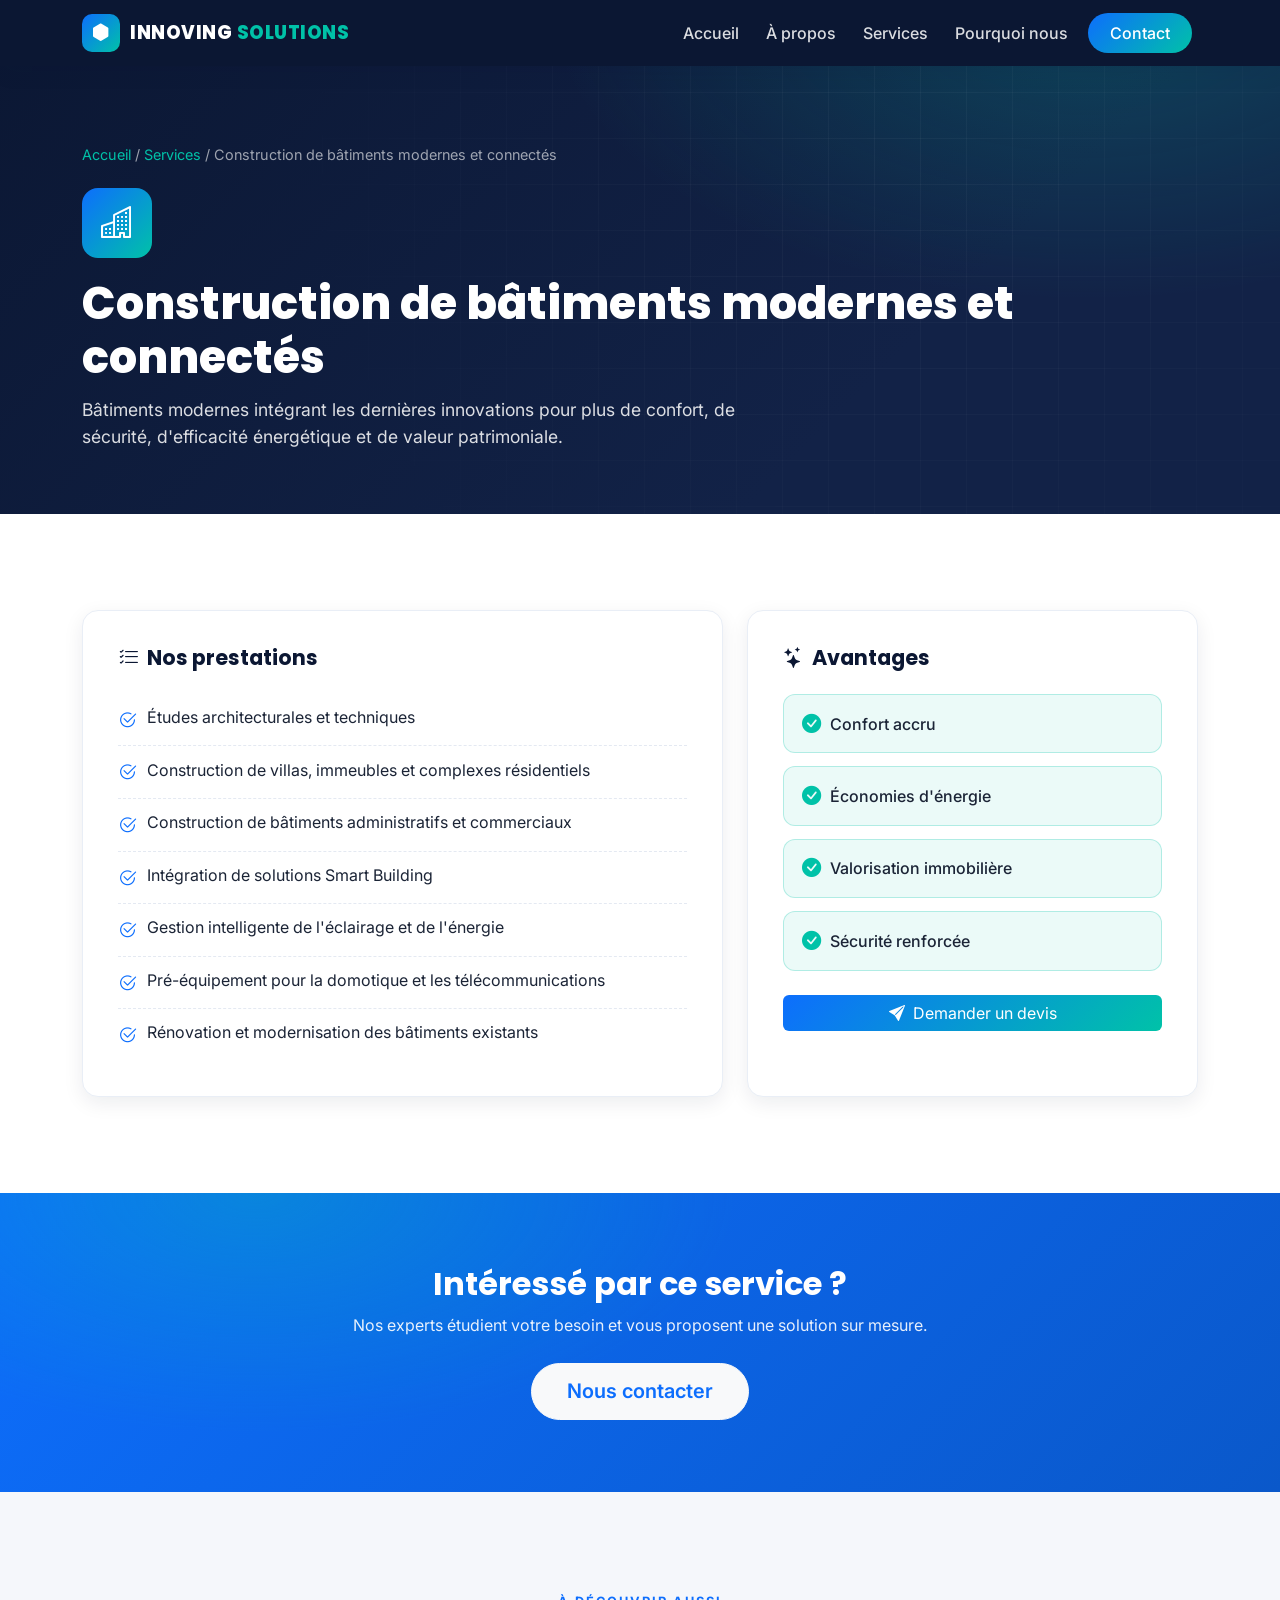
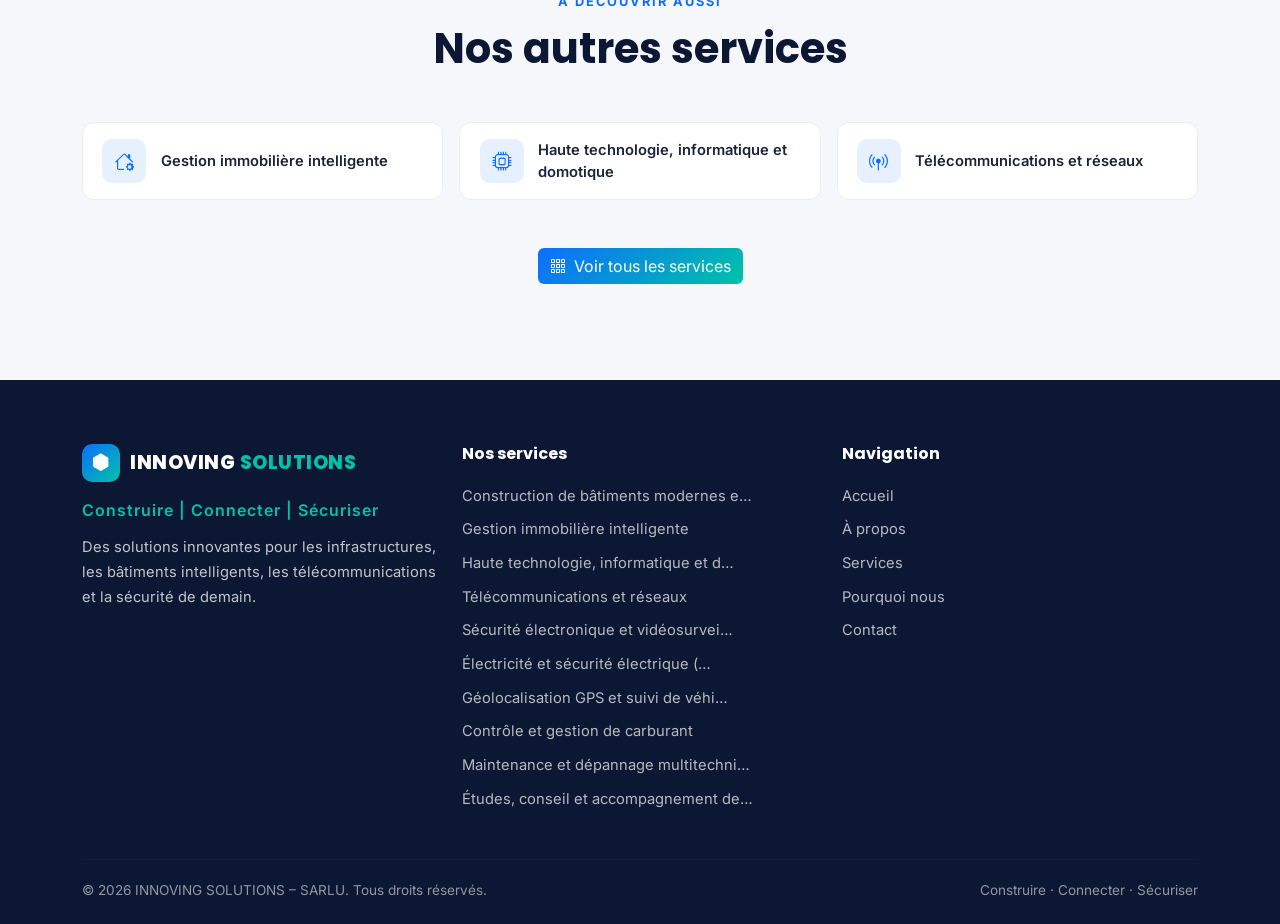
==== services/construction-batiments-connectes.html @ 778bfd5d "Site vitrine INNOVING SOLUTIONS : accueil + 10 pages de services - Page d'accueil responsive (Bootst" ====
<!DOCTYPE html>
<html lang="fr">
<head>
  <meta charset="UTF-8">
  <meta name="viewport" content="width=device-width, initial-scale=1.0">
  <meta name="description" content="Bâtiments modernes intégrant les dernières innovations pour plus de confort, de sécurité, d'efficacité énergétique et de valeur patrimoniale.">
  <title>Construction de bâtiments modernes et connectés – INNOVING SOLUTIONS</title>
  <link href="https://cdn.jsdelivr.net/npm/bootstrap@5.3.3/dist/css/bootstrap.min.css" rel="stylesheet">
  <link rel="stylesheet" href="https://cdn.jsdelivr.net/npm/bootstrap-icons@1.11.3/font/bootstrap-icons.css">
  <link rel="preconnect" href="https://fonts.googleapis.com">
  <link href="https://fonts.googleapis.com/css2?family=Poppins:wght@400;500;600;700;800&family=Inter:wght@400;500;600&display=swap" rel="stylesheet">
  <link rel="stylesheet" href="../css/style.css">
</head>
<body>

  <nav id="mainNav" class="navbar navbar-expand-lg navbar-dark fixed-top scrolled">
    <div class="container">
      <a class="navbar-brand d-flex align-items-center" href="../index.html">
        <span class="brand-logo"><i class="bi bi-hexagon-fill"></i></span>
        <span class="brand-text">INNOVING<span class="brand-accent"> SOLUTIONS</span></span>
      </a>
      <button class="navbar-toggler" type="button" data-bs-toggle="collapse" data-bs-target="#navContent" aria-controls="navContent" aria-expanded="false" aria-label="Menu">
        <span class="navbar-toggler-icon"></span>
      </button>
      <div class="collapse navbar-collapse" id="navContent">
        <ul class="navbar-nav ms-auto mb-2 mb-lg-0">
          <li class="nav-item"><a class="nav-link" href="../index.html#accueil">Accueil</a></li>
          <li class="nav-item"><a class="nav-link" href="../index.html#apropos">À propos</a></li>
          <li class="nav-item"><a class="nav-link" href="../index.html#services">Services</a></li>
          <li class="nav-item"><a class="nav-link" href="../index.html#pourquoi">Pourquoi nous</a></li>
          <li class="nav-item"><a class="nav-link btn-contact" href="../index.html#contact">Contact</a></li>
        </ul>
      </div>
    </div>
  </nav>

  <!-- HERO DU SERVICE -->
  <header class="service-hero">
    <div class="container">
      <div class="breadcrumb-bar">
        <a href="../index.html">Accueil</a> <span>/</span>
        <a href="../index.html#services">Services</a> <span>/</span>
        <span>Construction de bâtiments modernes et connectés</span>
      </div>
      <div class="s-icon"><i class="bi bi-buildings"></i></div>
      <h1>Construction de bâtiments modernes et connectés</h1>
      <p>Bâtiments modernes intégrant les dernières innovations pour plus de confort, de sécurité, d'efficacité énergétique et de valeur patrimoniale.</p>
    </div>
  </header>

  <!-- DÉTAIL -->
  <section class="section">
    <div class="container">
      <div class="row g-4">
        <div class="col-lg-7" data-reveal>
          <div class="detail-card">
            <h2><i class="bi bi-list-check me-2"></i>Nos prestations</h2>
            <ul class="detail-presta">
          <li><i class="bi bi-check2-circle"></i><span>Études architecturales et techniques</span></li>
          <li><i class="bi bi-check2-circle"></i><span>Construction de villas, immeubles et complexes résidentiels</span></li>
          <li><i class="bi bi-check2-circle"></i><span>Construction de bâtiments administratifs et commerciaux</span></li>
          <li><i class="bi bi-check2-circle"></i><span>Intégration de solutions Smart Building</span></li>
          <li><i class="bi bi-check2-circle"></i><span>Gestion intelligente de l'éclairage et de l'énergie</span></li>
          <li><i class="bi bi-check2-circle"></i><span>Pré-équipement pour la domotique et les télécommunications</span></li>
          <li><i class="bi bi-check2-circle"></i><span>Rénovation et modernisation des bâtiments existants</span></li>
            </ul>
          </div>
        </div>
        <div class="col-lg-5" data-reveal>
          <div class="detail-card">
            <h2><i class="bi bi-stars me-2"></i>Avantages</h2>
            <ul class="detail-adv">
          <li><i class="bi bi-check-circle-fill"></i><span>Confort accru</span></li>
          <li><i class="bi bi-check-circle-fill"></i><span>Économies d'énergie</span></li>
          <li><i class="bi bi-check-circle-fill"></i><span>Valorisation immobilière</span></li>
          <li><i class="bi bi-check-circle-fill"></i><span>Sécurité renforcée</span></li>
            </ul>
            <a href="../index.html#contact" class="btn btn-primary w-100 mt-4">
              <i class="bi bi-send-fill me-2"></i>Demander un devis
            </a>
          </div>
        </div>
      </div>
    </div>
  </section>

  <!-- CTA -->
  <section class="cta-band">
    <div class="container text-center" data-reveal>
      <h2>Intéressé par ce service ?</h2>
      <p>Nos experts étudient votre besoin et vous proposent une solution sur mesure.</p>
      <a href="../index.html#contact" class="btn btn-light btn-lg">Nous contacter</a>
    </div>
  </section>

  <!-- AUTRES SERVICES -->
  <section class="section section-alt">
    <div class="container">
      <div class="text-center mb-5" data-reveal>
        <span class="section-eyebrow">À découvrir aussi</span>
        <h2 class="section-title">Nos autres services</h2>
      </div>
      <div class="row g-3 justify-content-center">
        <div class="col-md-4" data-reveal>
          <a class="related-card" href="gestion-immobiliere-intelligente.html">
            <i class="bi bi-house-gear"></i>
            <span>Gestion immobilière intelligente</span>
          </a>
        </div>
        <div class="col-md-4" data-reveal>
          <a class="related-card" href="haute-technologie-informatique-domotique.html">
            <i class="bi bi-cpu"></i>
            <span>Haute technologie, informatique et domotique</span>
          </a>
        </div>
        <div class="col-md-4" data-reveal>
          <a class="related-card" href="telecommunications-reseaux.html">
            <i class="bi bi-broadcast-pin"></i>
            <span>Télécommunications et réseaux</span>
          </a>
        </div>
      </div>
      <div class="text-center mt-5" data-reveal>
        <a href="../index.html#services" class="btn btn-primary">
          <i class="bi bi-grid-3x3-gap me-2"></i>Voir tous les services
        </a>
      </div>
    </div>
  </section>


  <footer class="footer">
    <div class="container">
      <div class="row g-4">
        <div class="col-lg-4">
          <a class="navbar-brand d-flex align-items-center mb-3" href="../index.html">
            <span class="brand-logo"><i class="bi bi-hexagon-fill"></i></span>
            <span class="brand-text">INNOVING<span class="brand-accent"> SOLUTIONS</span></span>
          </a>
          <p class="footer-tagline">Construire | Connecter | Sécuriser</p>
          <p class="footer-text">Des solutions innovantes pour les infrastructures, les bâtiments intelligents, les télécommunications et la sécurité de demain.</p>
        </div>
        <div class="col-6 col-lg-4">
          <h4 class="footer-heading">Nos services</h4>
          <ul class="footer-links">
            <li><a href="construction-batiments-connectes.html">Construction de bâtiments modernes e…</a></li>
            <li><a href="gestion-immobiliere-intelligente.html">Gestion immobilière intelligente</a></li>
            <li><a href="haute-technologie-informatique-domotique.html">Haute technologie, informatique et d…</a></li>
            <li><a href="telecommunications-reseaux.html">Télécommunications et réseaux</a></li>
            <li><a href="securite-electronique-videosurveillance.html">Sécurité électronique et vidéosurvei…</a></li>
            <li><a href="electricite-securite-electrique.html">Électricité et sécurité électrique (…</a></li>
            <li><a href="geolocalisation-gps-suivi-vehicules.html">Géolocalisation GPS et suivi de véhi…</a></li>
            <li><a href="controle-gestion-carburant.html">Contrôle et gestion de carburant</a></li>
            <li><a href="maintenance-depannage-multitechnique.html">Maintenance et dépannage multitechni…</a></li>
            <li><a href="etudes-conseil-accompagnement-projets.html">Études, conseil et accompagnement de…</a></li>
          </ul>
        </div>
        <div class="col-6 col-lg-4">
          <h4 class="footer-heading">Navigation</h4>
          <ul class="footer-links">
            <li><a href="../index.html#accueil">Accueil</a></li>
            <li><a href="../index.html#apropos">À propos</a></li>
            <li><a href="../index.html#services">Services</a></li>
            <li><a href="../index.html#pourquoi">Pourquoi nous</a></li>
            <li><a href="../index.html#contact">Contact</a></li>
          </ul>
        </div>
      </div>
      <hr class="footer-divider">
      <div class="footer-bottom">
        <span>© 2026 INNOVING SOLUTIONS – SARLU. Tous droits réservés.</span>
        <span>Construire · Connecter · Sécuriser</span>
      </div>
    </div>
  </footer>

  <button id="backToTop" class="back-to-top" aria-label="Retour en haut"><i class="bi bi-arrow-up"></i></button>

  <script src="https://cdn.jsdelivr.net/npm/bootstrap@5.3.3/dist/js/bootstrap.bundle.min.js"></script>
  <script>
    // Apparition au scroll + bouton retour haut (autonome)
    document.addEventListener("DOMContentLoaded", () => {
      const els = document.querySelectorAll("[data-reveal]");
      if ("IntersectionObserver" in window) {
        const obs = new IntersectionObserver((entries) => {
          entries.forEach(e => { if (e.isIntersecting) { e.target.classList.add("revealed"); obs.unobserve(e.target); } });
        }, { threshold: 0.12 });
        els.forEach(el => obs.observe(el));
      } else { els.forEach(el => el.classList.add("revealed")); }

      const btn = document.getElementById("backToTop");
      window.addEventListener("scroll", () => btn.classList.toggle("show", window.scrollY > 400));
      btn.addEventListener("click", () => window.scrollTo({ top: 0, behavior: "smooth" }));

      const collapseEl = document.getElementById("navContent");
      document.querySelectorAll("#navContent .nav-link").forEach(link => {
        link.addEventListener("click", () => {
          const inst = bootstrap.Collapse.getInstance(collapseEl);
          if (inst && window.innerWidth < 992) inst.hide();
        });
      });
    });
  </script>
</body>
</html>
---- css/style.css ----
/* ===========================================================
   INNOVING SOLUTIONS – Feuille de style
   =========================================================== */
:root {
  --primary: #0d6efd;
  --primary-dark: #0a58ca;
  --accent: #00c2a8;
  --navy: #0b1733;
  --navy-2: #122247;
  --ink: #1b2436;
  --muted: #5b6678;
  --light: #f5f7fb;
  --white: #ffffff;
  --radius: 16px;
  --shadow-sm: 0 6px 20px rgba(11, 23, 51, .08);
  --shadow-md: 0 18px 45px rgba(11, 23, 51, .14);
  --grad: linear-gradient(135deg, var(--primary) 0%, var(--accent) 100%);
}

* { scroll-behavior: smooth; }

body {
  font-family: 'Inter', system-ui, sans-serif;
  color: var(--ink);
  background: var(--white);
  overflow-x: hidden;
}

h1, h2, h3, h4, .navbar-brand { font-family: 'Poppins', sans-serif; }

a { text-decoration: none; }

/* ===== NAVBAR ===== */
#mainNav {
  background: transparent;
  transition: background .35s ease, padding .35s ease, box-shadow .35s ease;
  padding: 1.1rem 0;
}
#mainNav.scrolled {
  background: var(--navy);
  padding: .55rem 0;
  box-shadow: var(--shadow-sm);
}
.brand-logo {
  display: inline-grid;
  place-items: center;
  width: 38px; height: 38px;
  margin-right: 10px;
  border-radius: 10px;
  background: var(--grad);
  color: #fff;
  font-size: 1.1rem;
}
.brand-text { font-weight: 800; letter-spacing: .5px; color: #fff; font-size: 1.15rem; }
.brand-accent { color: var(--accent); }
#mainNav .nav-link {
  color: rgba(255,255,255,.85);
  font-weight: 500;
  margin: 0 .35rem;
  position: relative;
  transition: color .25s;
}
#mainNav .nav-link::after {
  content: ""; position: absolute; left: 0; bottom: -2px;
  width: 0; height: 2px; background: var(--accent); transition: width .3s;
}
#mainNav .nav-link:hover::after,
#mainNav .nav-link.active::after { width: 100%; }
#mainNav .nav-link:hover,
#mainNav .nav-link.active { color: #fff; }
.btn-contact {
  background: var(--grad);
  border-radius: 50px;
  padding: .5rem 1.4rem !important;
  color: #fff !important;
}
.btn-contact::after { display: none; }

/* ===== HERO ===== */
.hero {
  position: relative;
  min-height: 100vh;
  display: flex;
  align-items: center;
  background:
    radial-gradient(1200px 600px at 80% 10%, rgba(0,194,168,.25), transparent 60%),
    linear-gradient(135deg, var(--navy) 0%, var(--navy-2) 60%, #0a2a4d 100%);
  color: #fff;
  overflow: hidden;
}
.hero::before {
  content: "";
  position: absolute; inset: 0;
  background-image:
    linear-gradient(rgba(255,255,255,.04) 1px, transparent 1px),
    linear-gradient(90deg, rgba(255,255,255,.04) 1px, transparent 1px);
  background-size: 48px 48px;
  mask-image: radial-gradient(circle at 50% 40%, #000 0%, transparent 75%);
}
.hero-content { position: relative; z-index: 2; padding: 7rem 0 5rem; }
.hero-badge {
  display: inline-block;
  background: rgba(0,194,168,.15);
  border: 1px solid rgba(0,194,168,.4);
  color: var(--accent);
  padding: .4rem 1rem;
  border-radius: 50px;
  font-size: .85rem;
  font-weight: 600;
  letter-spacing: .5px;
  margin-bottom: 1.5rem;
}
.hero-title {
  font-size: clamp(2.2rem, 5.5vw, 4.2rem);
  font-weight: 800;
  line-height: 1.1;
  margin-bottom: 1.2rem;
}
.hero-title .dot { color: var(--accent); }
.hero-lead {
  font-size: clamp(1rem, 2vw, 1.3rem);
  color: rgba(255,255,255,.82);
  max-width: 620px;
  margin-bottom: 2.2rem;
}
.hero-actions .btn { margin: .3rem .6rem .3rem 0; border-radius: 50px; padding: .75rem 1.8rem; font-weight: 600; }
.btn-primary { background: var(--grad); border: none; }
.btn-primary:hover { background: var(--primary-dark); transform: translateY(-2px); }
.scroll-hint {
  position: absolute; bottom: 28px; left: 50%; transform: translateX(-50%);
  color: rgba(255,255,255,.7); font-size: 1.6rem; z-index: 2;
  animation: bounce 2s infinite;
}
@keyframes bounce { 0%,100%{transform:translate(-50%,0)} 50%{transform:translate(-50%,10px)} }

/* ===== STATS ===== */
.stats-section {
  background: var(--navy);
  padding: 3rem 0;
  color: #fff;
}
.stat-num {
  font-family: 'Poppins', sans-serif;
  font-size: clamp(2rem, 4vw, 3rem);
  font-weight: 800;
  background: var(--grad);
  -webkit-background-clip: text;
  background-clip: text;
  -webkit-text-fill-color: transparent;
}
.stat-label { color: rgba(255,255,255,.7); font-size: .95rem; }

/* ===== SECTIONS GÉNÉRIQUES ===== */
.section { padding: 6rem 0; }
.section-alt { background: var(--light); }
.section-eyebrow {
  display: inline-block;
  color: var(--primary);
  font-weight: 700;
  text-transform: uppercase;
  letter-spacing: 2px;
  font-size: .8rem;
  margin-bottom: .8rem;
}
.section-title {
  font-size: clamp(1.8rem, 3.5vw, 2.6rem);
  font-weight: 700;
  margin-bottom: 1.2rem;
  color: var(--navy);
}
.section-text { color: var(--muted); font-size: 1.05rem; line-height: 1.8; }

.check-list { list-style: none; padding: 0; margin: 1.5rem 0; }
.check-list li { margin-bottom: .7rem; color: var(--ink); font-weight: 500; }
.check-list i { color: var(--accent); margin-right: .5rem; }

/* ===== PILIERS ===== */
.pillars { display: grid; gap: 1.2rem; }
.pillar {
  background: var(--white);
  border: 1px solid #e9eef6;
  border-radius: var(--radius);
  padding: 1.6rem 1.8rem;
  box-shadow: var(--shadow-sm);
  display: flex;
  flex-direction: column;
  transition: transform .3s, box-shadow .3s;
}
.pillar:nth-child(2) { margin-left: 2rem; }
.pillar:hover { transform: translateY(-6px); box-shadow: var(--shadow-md); }
.pillar i {
  font-size: 1.8rem; color: #fff;
  width: 54px; height: 54px; border-radius: 12px;
  display: grid; place-items: center;
  background: var(--grad); margin-bottom: .9rem;
}
.pillar h3 { font-size: 1.2rem; font-weight: 700; color: var(--navy); margin-bottom: .3rem; }
.pillar p { color: var(--muted); margin: 0; }

/* ===== CARTES SERVICES ===== */
.service-card {
  background: var(--white);
  border: 1px solid #e9eef6;
  border-radius: var(--radius);
  padding: 2rem 1.6rem;
  height: 100%;
  box-shadow: var(--shadow-sm);
  cursor: pointer;
  transition: transform .3s, box-shadow .3s, border-color .3s;
  position: relative;
  overflow: hidden;
}
.service-card::before {
  content: ""; position: absolute; top: 0; left: 0;
  width: 100%; height: 4px; background: var(--grad);
  transform: scaleX(0); transform-origin: left; transition: transform .35s;
}
.service-card:hover { transform: translateY(-8px); box-shadow: var(--shadow-md); border-color: transparent; }
.service-card:hover::before { transform: scaleX(1); }
.service-icon {
  font-size: 1.7rem; color: var(--primary);
  width: 60px; height: 60px; border-radius: 14px;
  display: grid; place-items: center;
  background: rgba(13,110,253,.1);
  margin-bottom: 1.2rem;
  transition: background .3s, color .3s;
}
.service-card:hover .service-icon { background: var(--grad); color: #fff; }
.service-card h3 { font-size: 1.15rem; font-weight: 700; color: var(--navy); margin-bottom: .6rem; }
.service-card p { color: var(--muted); font-size: .95rem; margin-bottom: 1rem; }
.service-presta { list-style: none; padding: 0; margin: 0 0 1.2rem; }
.service-presta li {
  color: var(--ink); font-size: .9rem; padding: .28rem 0;
  border-bottom: 1px dashed #eef1f7; display: flex; align-items: flex-start; gap: .5rem;
}
.service-presta li:last-child { border-bottom: none; }
.service-presta i { color: var(--accent); margin-top: .15rem; }
.service-more {
  display: inline-flex; align-items: center; gap: .4rem;
  color: var(--primary); font-weight: 600; font-size: .92rem; margin-top: auto;
}
.service-more i { transition: transform .3s; }
.service-card:hover .service-more i { transform: translateX(4px); }
.service-card { display: flex; flex-direction: column; }

/* ===== MODAL ===== */
.modal-content { border: none; border-radius: var(--radius); overflow: hidden; }
.modal-hero {
  background: linear-gradient(135deg, var(--navy) 0%, var(--navy-2) 100%);
  color: #fff; padding: 2rem 2rem 1.6rem; position: relative;
}
.modal-hero .m-icon {
  font-size: 1.8rem; color: #fff;
  width: 58px; height: 58px; border-radius: 14px;
  display: grid; place-items: center; background: var(--grad); margin-bottom: 1rem;
}
.modal-hero h3 { font-weight: 700; margin: 0; }
.modal-hero .btn-close {
  position: absolute; top: 1.2rem; right: 1.2rem; filter: invert(1) grayscale(1) brightness(2);
}
.modal-body { padding: 1.8rem 2rem 2.2rem; }
.modal-body h5 { font-weight: 700; color: var(--navy); margin: 0 0 1rem; font-size: 1.05rem; }
.presta-list { list-style: none; padding: 0; margin: 0 0 1.8rem; }
.presta-list li { padding: .45rem 0; border-bottom: 1px dashed #e4e9f2; color: var(--ink); }
.presta-list li i { color: var(--primary); margin-right: .6rem; }
.adv-grid { display: grid; grid-template-columns: 1fr 1fr; gap: .7rem; }
.adv-grid .adv {
  background: rgba(0,194,168,.08);
  border: 1px solid rgba(0,194,168,.25);
  border-radius: 10px; padding: .7rem .9rem;
  color: var(--ink); font-weight: 500; font-size: .92rem;
}
.adv-grid .adv i { color: var(--accent); margin-right: .4rem; }

/* ===== POURQUOI ===== */
.why-card {
  background: var(--white);
  border: 1px solid #e9eef6;
  border-radius: var(--radius);
  padding: 2rem 1.6rem;
  height: 100%;
  text-align: center;
  box-shadow: var(--shadow-sm);
  transition: transform .3s, box-shadow .3s;
}
.why-card:hover { transform: translateY(-6px); box-shadow: var(--shadow-md); }
.why-card i {
  font-size: 2rem; color: #fff;
  width: 66px; height: 66px; border-radius: 50%;
  display: grid; place-items: center; margin: 0 auto 1.1rem;
  background: var(--grad);
}
.why-card h3 { font-size: 1.1rem; font-weight: 700; color: var(--navy); margin-bottom: .5rem; }
.why-card p { color: var(--muted); font-size: .92rem; margin: 0; }

/* ===== CTA ===== */
.cta-band {
  background:
    radial-gradient(800px 400px at 20% 0%, rgba(0,194,168,.3), transparent 60%),
    linear-gradient(135deg, var(--primary) 0%, var(--primary-dark) 100%);
  color: #fff;
  padding: 4.5rem 0;
}
.cta-band h2 { font-weight: 700; margin-bottom: .6rem; }
.cta-band p { color: rgba(255,255,255,.9); margin-bottom: 1.6rem; }
.cta-band .btn { border-radius: 50px; padding: .8rem 2.2rem; font-weight: 600; color: var(--primary); }

/* ===== CONTACT ===== */
.contact-list { list-style: none; padding: 0; margin: 1.5rem 0; }
.contact-list li { display: flex; align-items: center; gap: .8rem; margin-bottom: 1rem; color: var(--ink); }
.contact-list i {
  color: var(--primary); font-size: 1.1rem;
  width: 40px; height: 40px; border-radius: 10px;
  display: grid; place-items: center; background: rgba(13,110,253,.1);
}
.contact-list a { color: var(--ink); }
.contact-list a:hover { color: var(--primary); }
.social { display: flex; gap: .7rem; margin-top: 1.5rem; }
.social a {
  width: 42px; height: 42px; border-radius: 10px;
  display: grid; place-items: center;
  background: var(--navy); color: #fff; font-size: 1.1rem; transition: transform .3s, background .3s;
}
.social a:hover { background: var(--accent); transform: translateY(-3px); }
.contact-form {
  background: var(--white);
  border: 1px solid #e9eef6;
  border-radius: var(--radius);
  padding: 2rem;
  box-shadow: var(--shadow-sm);
}
.contact-form .form-label { font-weight: 600; color: var(--navy); font-size: .9rem; }
.contact-form .form-control, .contact-form .form-select { border-radius: 10px; padding: .7rem .9rem; border: 1px solid #dbe2ee; }
.contact-form .form-control:focus, .contact-form .form-select:focus {
  border-color: var(--primary); box-shadow: 0 0 0 .2rem rgba(13,110,253,.15);
}

/* ===== FOOTER ===== */
.footer { background: var(--navy); color: rgba(255,255,255,.75); padding: 4rem 0 1.5rem; }
.footer .brand-text { font-size: 1.2rem; }
.footer-tagline { color: var(--accent); font-weight: 600; letter-spacing: 1px; margin-bottom: .8rem; }
.footer-text { font-size: .92rem; line-height: 1.7; }
.footer-heading { font-size: 1rem; font-weight: 700; color: #fff; margin-bottom: 1.2rem; }
.footer-links { list-style: none; padding: 0; margin: 0; }
.footer-links li { margin-bottom: .6rem; }
.footer-links a { color: rgba(255,255,255,.7); font-size: .92rem; transition: color .25s, padding-left .25s; }
.footer-links a:hover { color: var(--accent); padding-left: 5px; }
.footer-divider { border-color: rgba(255,255,255,.1); margin: 2.5rem 0 1.2rem; }
.footer-bottom {
  display: flex; justify-content: space-between; flex-wrap: wrap; gap: .5rem;
  font-size: .85rem; color: rgba(255,255,255,.55);
}

/* ===== BACK TO TOP ===== */
.back-to-top {
  position: fixed; bottom: 26px; right: 26px;
  width: 48px; height: 48px; border-radius: 50%;
  border: none; background: var(--grad); color: #fff; font-size: 1.2rem;
  box-shadow: var(--shadow-md); cursor: pointer;
  opacity: 0; visibility: hidden; transform: translateY(20px);
  transition: opacity .3s, visibility .3s, transform .3s; z-index: 999;
}
.back-to-top.show { opacity: 1; visibility: visible; transform: translateY(0); }
.back-to-top:hover { transform: translateY(-4px); }

/* ===== REVEAL ON SCROLL ===== */
[data-reveal] { opacity: 0; transform: translateY(30px); transition: opacity .7s ease, transform .7s ease; }
[data-reveal].revealed { opacity: 1; transform: translateY(0); }

@media (prefers-reduced-motion: reduce) {
  [data-reveal] { opacity: 1; transform: none; }
  .scroll-hint { animation: none; }
}

/* ===== PAGE SERVICE (détail) ===== */
.service-hero {
  position: relative;
  background:
    radial-gradient(900px 500px at 85% 0%, rgba(0,194,168,.22), transparent 60%),
    linear-gradient(135deg, var(--navy) 0%, var(--navy-2) 70%);
  color: #fff;
  padding: 9rem 0 4rem;
  overflow: hidden;
}
.service-hero::before {
  content: ""; position: absolute; inset: 0;
  background-image:
    linear-gradient(rgba(255,255,255,.04) 1px, transparent 1px),
    linear-gradient(90deg, rgba(255,255,255,.04) 1px, transparent 1px);
  background-size: 46px 46px;
  mask-image: radial-gradient(circle at 70% 30%, #000 0%, transparent 70%);
}
.service-hero .container { position: relative; z-index: 2; }
.service-hero .s-icon {
  font-size: 2rem; color: #fff;
  width: 70px; height: 70px; border-radius: 16px;
  display: grid; place-items: center; background: var(--grad); margin-bottom: 1.2rem;
}
.service-hero h1 { font-weight: 800; font-size: clamp(1.8rem, 4vw, 2.8rem); margin-bottom: .8rem; }
.service-hero p { color: rgba(255,255,255,.85); font-size: 1.1rem; max-width: 720px; margin: 0; }
.breadcrumb-bar { font-size: .9rem; margin-bottom: 1.4rem; }
.breadcrumb-bar a { color: var(--accent); }
.breadcrumb-bar span { color: rgba(255,255,255,.6); }

.detail-card {
  background: var(--white); border: 1px solid #e9eef6;
  border-radius: var(--radius); padding: 2.2rem; box-shadow: var(--shadow-sm); height: 100%;
}
.detail-card h2 { font-size: 1.3rem; font-weight: 700; color: var(--navy); margin-bottom: 1.4rem; }
.detail-presta { list-style: none; padding: 0; margin: 0; }
.detail-presta li {
  padding: .7rem 0; border-bottom: 1px dashed #e4e9f2;
  display: flex; align-items: flex-start; gap: .7rem; color: var(--ink);
}
.detail-presta li:last-child { border-bottom: none; }
.detail-presta i { color: var(--primary); font-size: 1.15rem; margin-top: .1rem; }
.detail-adv { list-style: none; padding: 0; margin: 0; display: grid; gap: .8rem; }
.detail-adv li {
  background: rgba(0,194,168,.08); border: 1px solid rgba(0,194,168,.25);
  border-radius: 12px; padding: .9rem 1.1rem; color: var(--ink); font-weight: 500;
  display: flex; align-items: center; gap: .6rem;
}
.detail-adv i { color: var(--accent); font-size: 1.2rem; }

/* Autres services */
.related-card {
  display: flex; align-items: center; gap: .9rem;
  background: var(--white); border: 1px solid #e9eef6; border-radius: 12px;
  padding: 1rem 1.2rem; color: var(--ink); height: 100%;
  transition: transform .3s, box-shadow .3s, border-color .3s;
}
.related-card:hover { transform: translateY(-4px); box-shadow: var(--shadow-md); border-color: transparent; color: var(--ink); }
.related-card i {
  font-size: 1.2rem; color: var(--primary);
  width: 44px; height: 44px; border-radius: 10px; flex: none;
  display: grid; place-items: center; background: rgba(13,110,253,.1);
}
.related-card span { font-weight: 600; font-size: .92rem; }

/* ===== RESPONSIVE ===== */
@media (max-width: 991px) {
  #mainNav { background: var(--navy); }
  #mainNav .navbar-collapse { background: var(--navy); padding: 1rem; border-radius: 12px; margin-top: .6rem; }
  .pillar:nth-child(2) { margin-left: 0; }
  .footer-bottom { justify-content: center; text-align: center; }
}
@media (max-width: 575px) {
  .section { padding: 4rem 0; }
  .adv-grid { grid-template-columns: 1fr; }
}
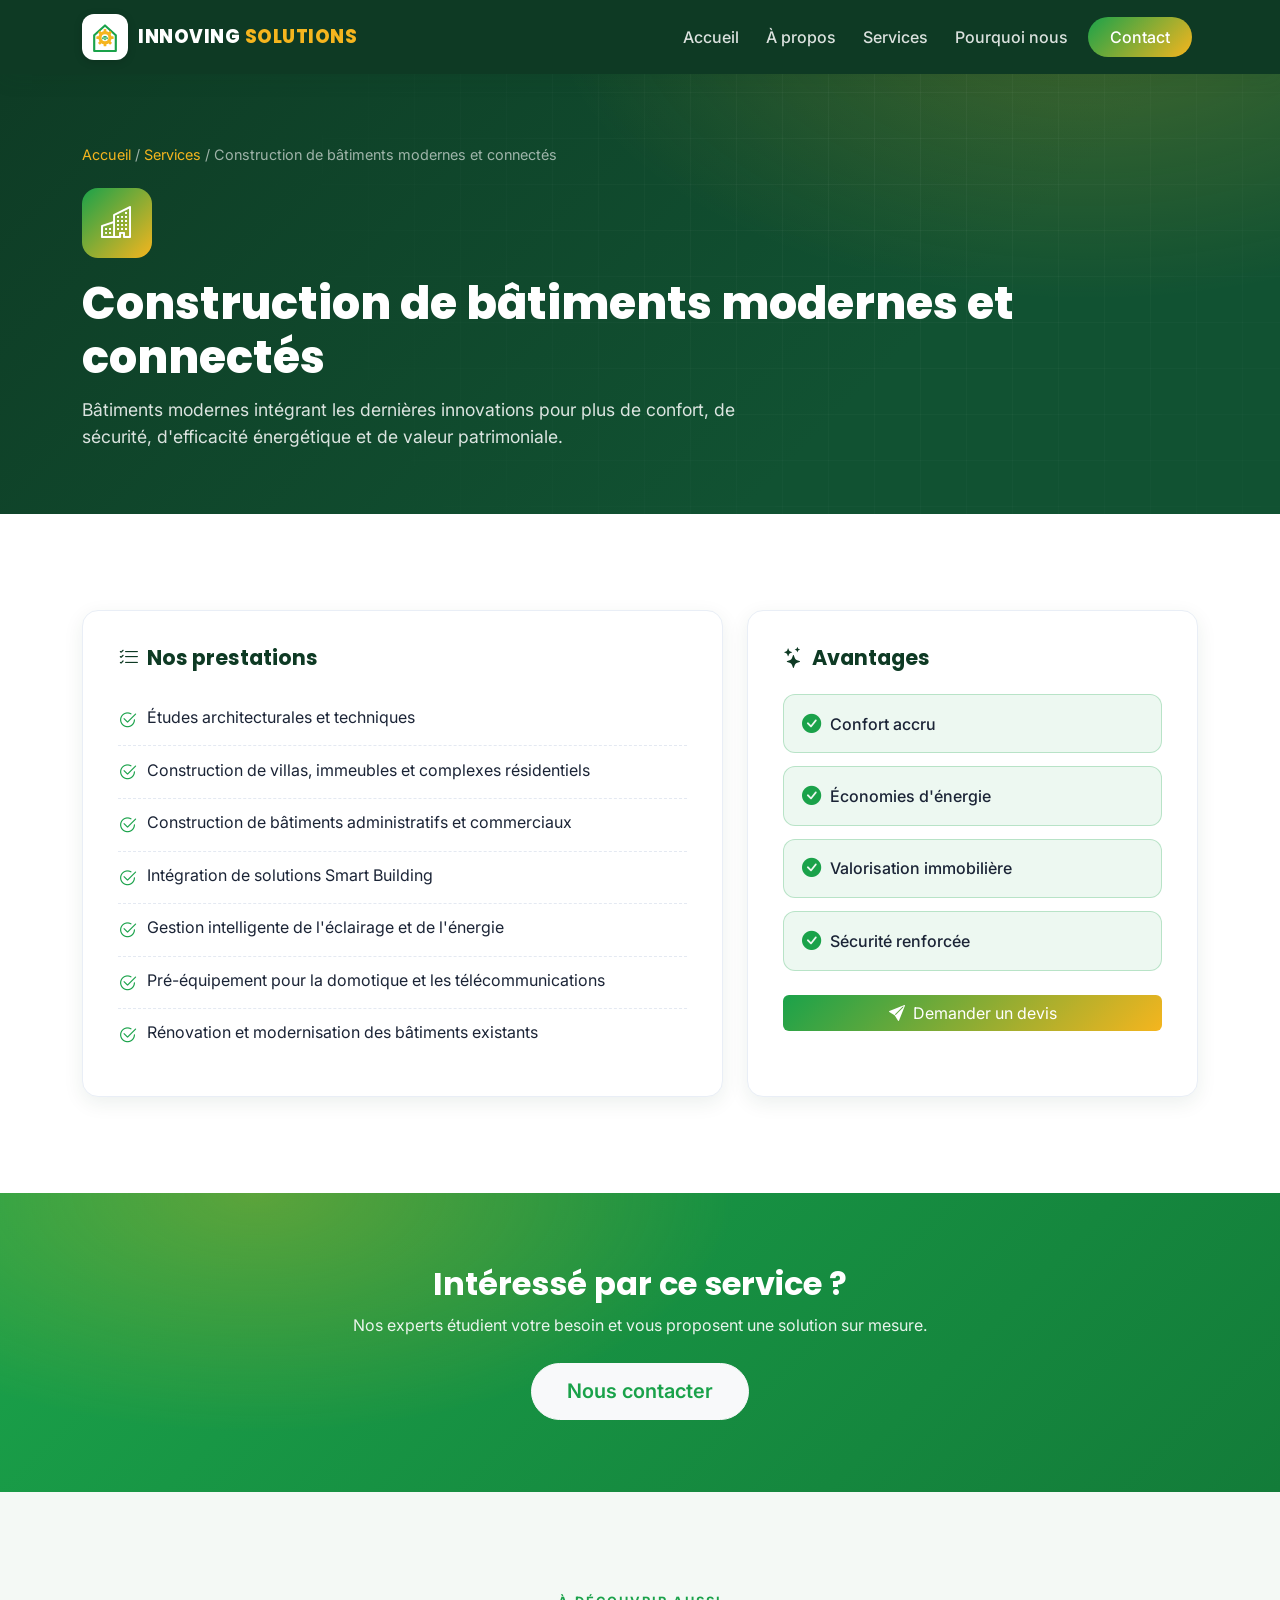
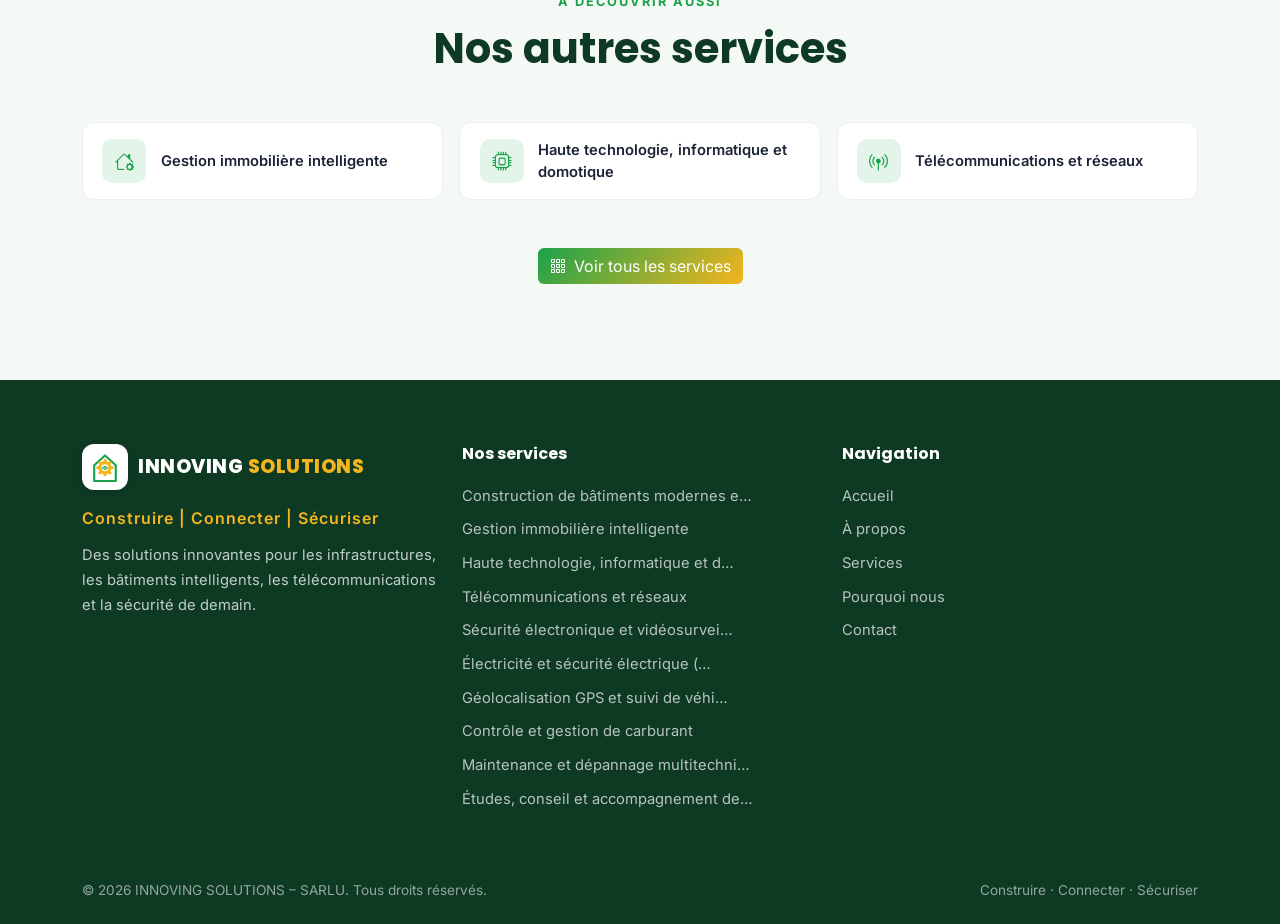
==== commit 6d759c69: "Identite visuelle : logo (emblema SVG), favicon et charte verte/jaune INNOVING - Emblema maison + en" ====
--- a/services/construction-batiments-connectes.html
+++ b/services/construction-batiments-connectes.html
@@ -3,8 +3,18 @@
 <head>
   <meta charset="UTF-8">
   <meta name="viewport" content="width=device-width, initial-scale=1.0">
-  <meta name="description" content="Bâtiments modernes intégrant les dernières innovations pour plus de confort, de sécurité, d'efficacité énergétique et de valeur patrimoniale.">
-  <title>Construction de bâtiments modernes et connectés – INNOVING SOLUTIONS</title>
+  <meta name="description" content="Construisez des bâtiments intelligents, économes en énergie et sécurisés : villas, immeubles, bureaux et Smart Building, de l'étude à la livraison.">
+  <title>Construction de bâtiments modernes & connectés | INNOVING SOLUTIONS</title>
+  <link rel="icon" type="image/svg+xml" href="../img/logo-mark.svg">
+  <link rel="canonical" href="https://innovingsolutions.com/services/construction-batiments-connectes.html">
+
+  <!-- Open Graph -->
+  <meta property="og:type" content="website">
+  <meta property="og:title" content="Construction de bâtiments modernes & connectés | INNOVING SOLUTIONS">
+  <meta property="og:description" content="Construisez des bâtiments intelligents, économes en énergie et sécurisés : villas, immeubles, bureaux et Smart Building, de l'étude à la livraison.">
+  <meta property="og:url" content="https://innovingsolutions.com/services/construction-batiments-connectes.html">
+  <meta property="og:locale" content="fr_FR">
+
   <link href="https://cdn.jsdelivr.net/npm/bootstrap@5.3.3/dist/css/bootstrap.min.css" rel="stylesheet">
   <link rel="stylesheet" href="https://cdn.jsdelivr.net/npm/bootstrap-icons@1.11.3/font/bootstrap-icons.css">
   <link rel="preconnect" href="https://fonts.googleapis.com">
@@ -16,7 +26,7 @@
   <nav id="mainNav" class="navbar navbar-expand-lg navbar-dark fixed-top scrolled">
     <div class="container">
       <a class="navbar-brand d-flex align-items-center" href="../index.html">
-        <span class="brand-logo"><i class="bi bi-hexagon-fill"></i></span>
+        <img src="../img/logo-mark.svg" alt="" class="brand-logo">
         <span class="brand-text">INNOVING<span class="brand-accent"> SOLUTIONS</span></span>
       </a>
       <button class="navbar-toggler" type="button" data-bs-toggle="collapse" data-bs-target="#navContent" aria-controls="navContent" aria-expanded="false" aria-label="Menu">
@@ -134,7 +144,7 @@
       <div class="row g-4">
         <div class="col-lg-4">
           <a class="navbar-brand d-flex align-items-center mb-3" href="../index.html">
-            <span class="brand-logo"><i class="bi bi-hexagon-fill"></i></span>
+            <img src="../img/logo-mark.svg" alt="" class="brand-logo">
             <span class="brand-text">INNOVING<span class="brand-accent"> SOLUTIONS</span></span>
           </a>
           <p class="footer-tagline">Construire | Connecter | Sécuriser</p>
--- a/css/style.css
+++ b/css/style.css
@@ -2,18 +2,19 @@
    INNOVING SOLUTIONS – Feuille de style
    =========================================================== */
 :root {
-  --primary: #0d6efd;
-  --primary-dark: #0a58ca;
-  --accent: #00c2a8;
-  --navy: #0b1733;
-  --navy-2: #122247;
+  --primary: #1aa24a;        /* vert INNOVING */
+  --primary-dark: #137c39;
+  --accent: #f5b51e;         /* jaune INNOVING */
+  --accent-dark: #d99a08;
+  --navy: #0e3a24;           /* vert foncé (fonds sombres) */
+  --navy-2: #115232;
   --ink: #1b2436;
   --muted: #5b6678;
-  --light: #f5f7fb;
+  --light: #f4f9f5;
   --white: #ffffff;
   --radius: 16px;
-  --shadow-sm: 0 6px 20px rgba(11, 23, 51, .08);
-  --shadow-md: 0 18px 45px rgba(11, 23, 51, .14);
+  --shadow-sm: 0 6px 20px rgba(14, 58, 36, .08);
+  --shadow-md: 0 18px 45px rgba(14, 58, 36, .14);
   --grad: linear-gradient(135deg, var(--primary) 0%, var(--accent) 100%);
 }
 
@@ -42,14 +43,14 @@
   box-shadow: var(--shadow-sm);
 }
 .brand-logo {
-  display: inline-grid;
-  place-items: center;
-  width: 38px; height: 38px;
+  width: 46px; height: 46px;
   margin-right: 10px;
-  border-radius: 10px;
-  background: var(--grad);
-  color: #fff;
-  font-size: 1.1rem;
+  padding: 5px;
+  background: #fff;
+  border-radius: 12px;
+  object-fit: contain;
+  flex: none;
+  box-shadow: 0 2px 8px rgba(0,0,0,.15);
 }
 .brand-text { font-weight: 800; letter-spacing: .5px; color: #fff; font-size: 1.15rem; }
 .brand-accent { color: var(--accent); }
@@ -83,7 +84,7 @@
   display: flex;
   align-items: center;
   background:
-    radial-gradient(1200px 600px at 80% 10%, rgba(0,194,168,.25), transparent 60%),
+    radial-gradient(1200px 600px at 80% 10%, rgba(245,181,30,.22), transparent 60%),
     linear-gradient(135deg, var(--navy) 0%, var(--navy-2) 60%, #0a2a4d 100%);
   color: #fff;
   overflow: hidden;
@@ -100,8 +101,8 @@
 .hero-content { position: relative; z-index: 2; padding: 7rem 0 5rem; }
 .hero-badge {
   display: inline-block;
-  background: rgba(0,194,168,.15);
-  border: 1px solid rgba(0,194,168,.4);
+  background: rgba(245,181,30,.15);
+  border: 1px solid rgba(245,181,30,.45);
   color: var(--accent);
   padding: .4rem 1rem;
   border-radius: 50px;
@@ -172,7 +173,7 @@
 
 .check-list { list-style: none; padding: 0; margin: 1.5rem 0; }
 .check-list li { margin-bottom: .7rem; color: var(--ink); font-weight: 500; }
-.check-list i { color: var(--accent); margin-right: .5rem; }
+.check-list i { color: var(--primary); margin-right: .5rem; }
 
 /* ===== PILIERS ===== */
 .pillars { display: grid; gap: 1.2rem; }
@@ -221,7 +222,7 @@
   font-size: 1.7rem; color: var(--primary);
   width: 60px; height: 60px; border-radius: 14px;
   display: grid; place-items: center;
-  background: rgba(13,110,253,.1);
+  background: rgba(26,162,74,.12);
   margin-bottom: 1.2rem;
   transition: background .3s, color .3s;
 }
@@ -234,7 +235,7 @@
   border-bottom: 1px dashed #eef1f7; display: flex; align-items: flex-start; gap: .5rem;
 }
 .service-presta li:last-child { border-bottom: none; }
-.service-presta i { color: var(--accent); margin-top: .15rem; }
+.service-presta i { color: var(--primary); margin-top: .15rem; }
 .service-more {
   display: inline-flex; align-items: center; gap: .4rem;
   color: var(--primary); font-weight: 600; font-size: .92rem; margin-top: auto;
@@ -265,12 +266,12 @@
 .presta-list li i { color: var(--primary); margin-right: .6rem; }
 .adv-grid { display: grid; grid-template-columns: 1fr 1fr; gap: .7rem; }
 .adv-grid .adv {
-  background: rgba(0,194,168,.08);
-  border: 1px solid rgba(0,194,168,.25);
+  background: rgba(26,162,74,.08);
+  border: 1px solid rgba(26,162,74,.25);
   border-radius: 10px; padding: .7rem .9rem;
   color: var(--ink); font-weight: 500; font-size: .92rem;
 }
-.adv-grid .adv i { color: var(--accent); margin-right: .4rem; }
+.adv-grid .adv i { color: var(--primary); margin-right: .4rem; }
 
 /* ===== POURQUOI ===== */
 .why-card {
@@ -296,7 +297,7 @@
 /* ===== CTA ===== */
 .cta-band {
   background:
-    radial-gradient(800px 400px at 20% 0%, rgba(0,194,168,.3), transparent 60%),
+    radial-gradient(800px 400px at 20% 0%, rgba(245,181,30,.3), transparent 60%),
     linear-gradient(135deg, var(--primary) 0%, var(--primary-dark) 100%);
   color: #fff;
   padding: 4.5rem 0;
@@ -311,7 +312,7 @@
 .contact-list i {
   color: var(--primary); font-size: 1.1rem;
   width: 40px; height: 40px; border-radius: 10px;
-  display: grid; place-items: center; background: rgba(13,110,253,.1);
+  display: grid; place-items: center; background: rgba(26,162,74,.12);
 }
 .contact-list a { color: var(--ink); }
 .contact-list a:hover { color: var(--primary); }
@@ -332,7 +333,7 @@
 .contact-form .form-label { font-weight: 600; color: var(--navy); font-size: .9rem; }
 .contact-form .form-control, .contact-form .form-select { border-radius: 10px; padding: .7rem .9rem; border: 1px solid #dbe2ee; }
 .contact-form .form-control:focus, .contact-form .form-select:focus {
-  border-color: var(--primary); box-shadow: 0 0 0 .2rem rgba(13,110,253,.15);
+  border-color: var(--primary); box-shadow: 0 0 0 .2rem rgba(26,162,74,.18);
 }
 
 /* ===== FOOTER ===== */
@@ -376,7 +377,7 @@
 .service-hero {
   position: relative;
   background:
-    radial-gradient(900px 500px at 85% 0%, rgba(0,194,168,.22), transparent 60%),
+    radial-gradient(900px 500px at 85% 0%, rgba(245,181,30,.22), transparent 60%),
     linear-gradient(135deg, var(--navy) 0%, var(--navy-2) 70%);
   color: #fff;
   padding: 9rem 0 4rem;
@@ -416,11 +417,11 @@
 .detail-presta i { color: var(--primary); font-size: 1.15rem; margin-top: .1rem; }
 .detail-adv { list-style: none; padding: 0; margin: 0; display: grid; gap: .8rem; }
 .detail-adv li {
-  background: rgba(0,194,168,.08); border: 1px solid rgba(0,194,168,.25);
+  background: rgba(26,162,74,.08); border: 1px solid rgba(26,162,74,.25);
   border-radius: 12px; padding: .9rem 1.1rem; color: var(--ink); font-weight: 500;
   display: flex; align-items: center; gap: .6rem;
 }
-.detail-adv i { color: var(--accent); font-size: 1.2rem; }
+.detail-adv i { color: var(--primary); font-size: 1.2rem; }
 
 /* Autres services */
 .related-card {
@@ -433,7 +434,7 @@
 .related-card i {
   font-size: 1.2rem; color: var(--primary);
   width: 44px; height: 44px; border-radius: 10px; flex: none;
-  display: grid; place-items: center; background: rgba(13,110,253,.1);
+  display: grid; place-items: center; background: rgba(26,162,74,.12);
 }
 .related-card span { font-weight: 600; font-size: .92rem; }
 
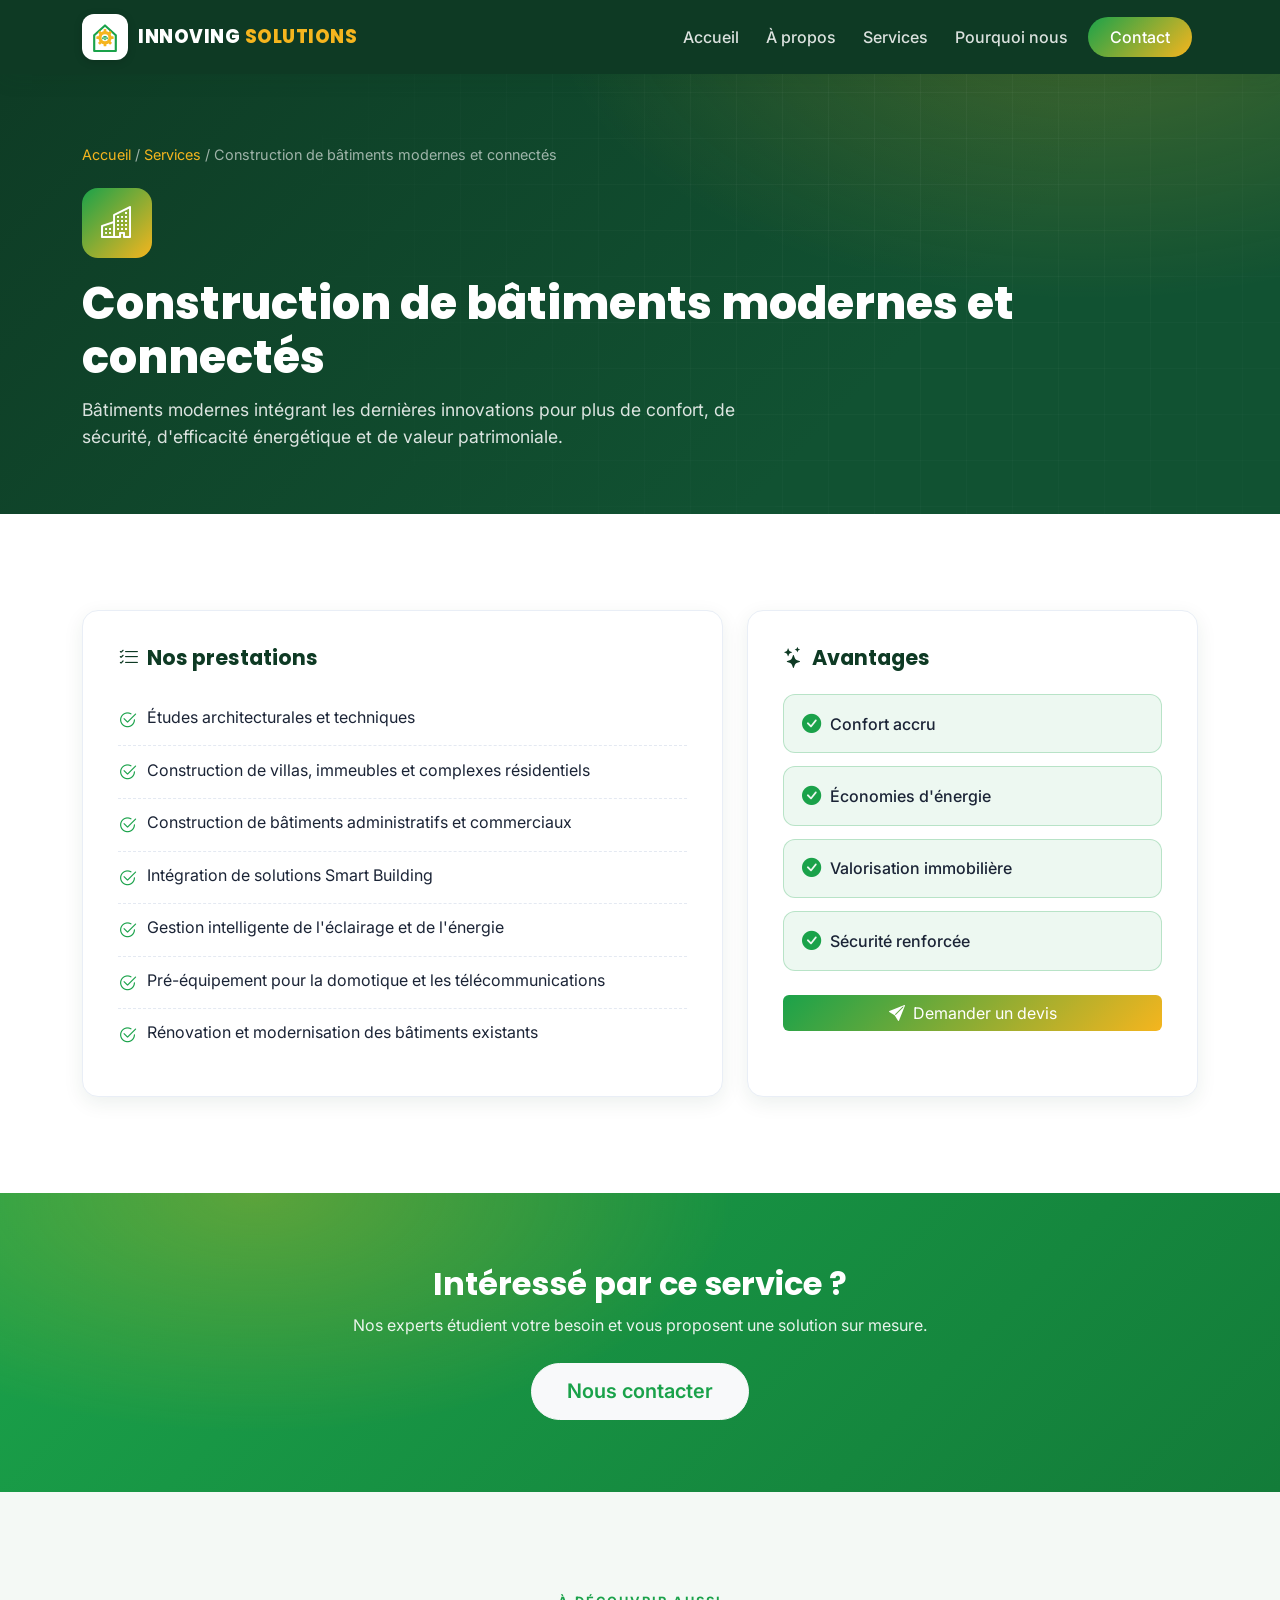
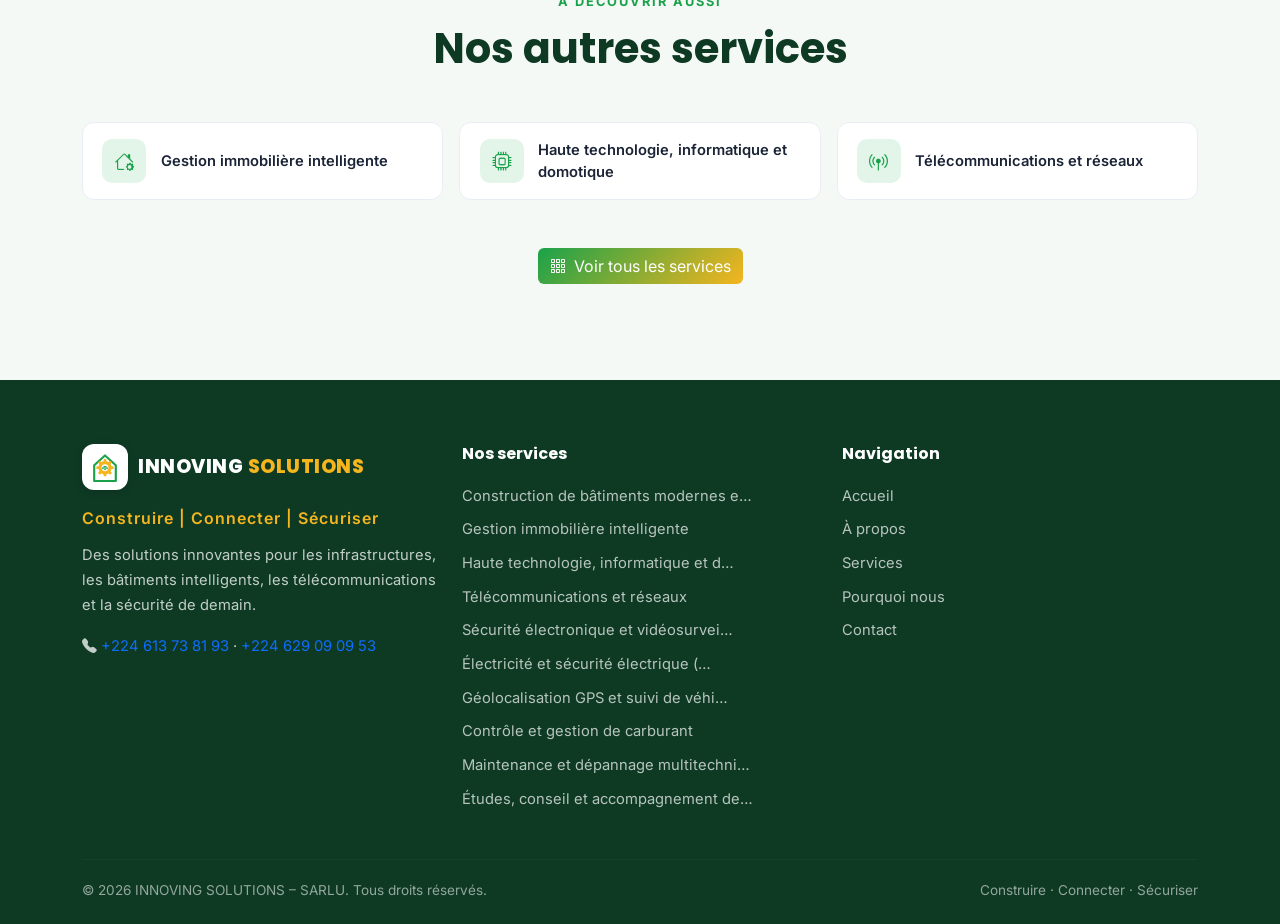
==== commit d9db6f8c: "Ajout des numeros de telephone (+224 613 73 81 93 / 629 09 09 53) Section Contact et pied de page (i" ====
--- a/services/construction-batiments-connectes.html
+++ b/services/construction-batiments-connectes.html
@@ -149,6 +149,7 @@
           </a>
           <p class="footer-tagline">Construire | Connecter | Sécuriser</p>
           <p class="footer-text">Des solutions innovantes pour les infrastructures, les bâtiments intelligents, les télécommunications et la sécurité de demain.</p>
+          <p class="footer-text mb-0"><i class="bi bi-telephone-fill"></i> <a href="tel:+224613738193">+224 613 73 81 93</a> · <a href="tel:+224629090953">+224 629 09 09 53</a></p>
         </div>
         <div class="col-6 col-lg-4">
           <h4 class="footer-heading">Nos services</h4>
--- a/css/style.css
+++ b/css/style.css
@@ -20,11 +20,15 @@
 
 * { scroll-behavior: smooth; }
 
+html, body {
+  overflow-x: hidden;
+  max-width: 100%;
+}
+
 body {
   font-family: 'Inter', system-ui, sans-serif;
   color: var(--ink);
   background: var(--white);
-  overflow-x: hidden;
 }
 
 h1, h2, h3, h4, .navbar-brand { font-family: 'Poppins', sans-serif; }
@@ -98,7 +102,7 @@
   background-size: 48px 48px;
   mask-image: radial-gradient(circle at 50% 40%, #000 0%, transparent 75%);
 }
-.hero-content { position: relative; z-index: 2; padding: 7rem 0 5rem; }
+.hero-content { position: relative; z-index: 2; padding-top: 7rem; padding-bottom: 5rem; }
 .hero-badge {
   display: inline-block;
   background: rgba(245,181,30,.15);
@@ -127,6 +131,14 @@
 .hero-actions .btn { margin: .3rem .6rem .3rem 0; border-radius: 50px; padding: .75rem 1.8rem; font-weight: 600; }
 .btn-primary { background: var(--grad); border: none; }
 .btn-primary:hover { background: var(--primary-dark); transform: translateY(-2px); }
+.hero-logo {
+  max-width: 340px;
+  width: 100%;
+  background: #fff;
+  padding: 1.4rem;
+  border-radius: 24px;
+  box-shadow: 0 22px 55px rgba(0,0,0,.35);
+}
 .scroll-hint {
   position: absolute; bottom: 28px; left: 50%; transform: translateX(-50%);
   color: rgba(255,255,255,.7); font-size: 1.6rem; z-index: 2;
@@ -444,6 +456,10 @@
   #mainNav .navbar-collapse { background: var(--navy); padding: 1rem; border-radius: 12px; margin-top: .6rem; }
   .pillar:nth-child(2) { margin-left: 0; }
   .footer-bottom { justify-content: center; text-align: center; }
+
+  /* Les grandes gouttières g-5 débordent du conteneur sur petit écran :
+     on les ramène à une valeur qui s'aligne au conteneur (plus de contenu coupé) */
+  .row.g-5 { --bs-gutter-x: 1.5rem; }
 }
 @media (max-width: 575px) {
   .section { padding: 4rem 0; }
